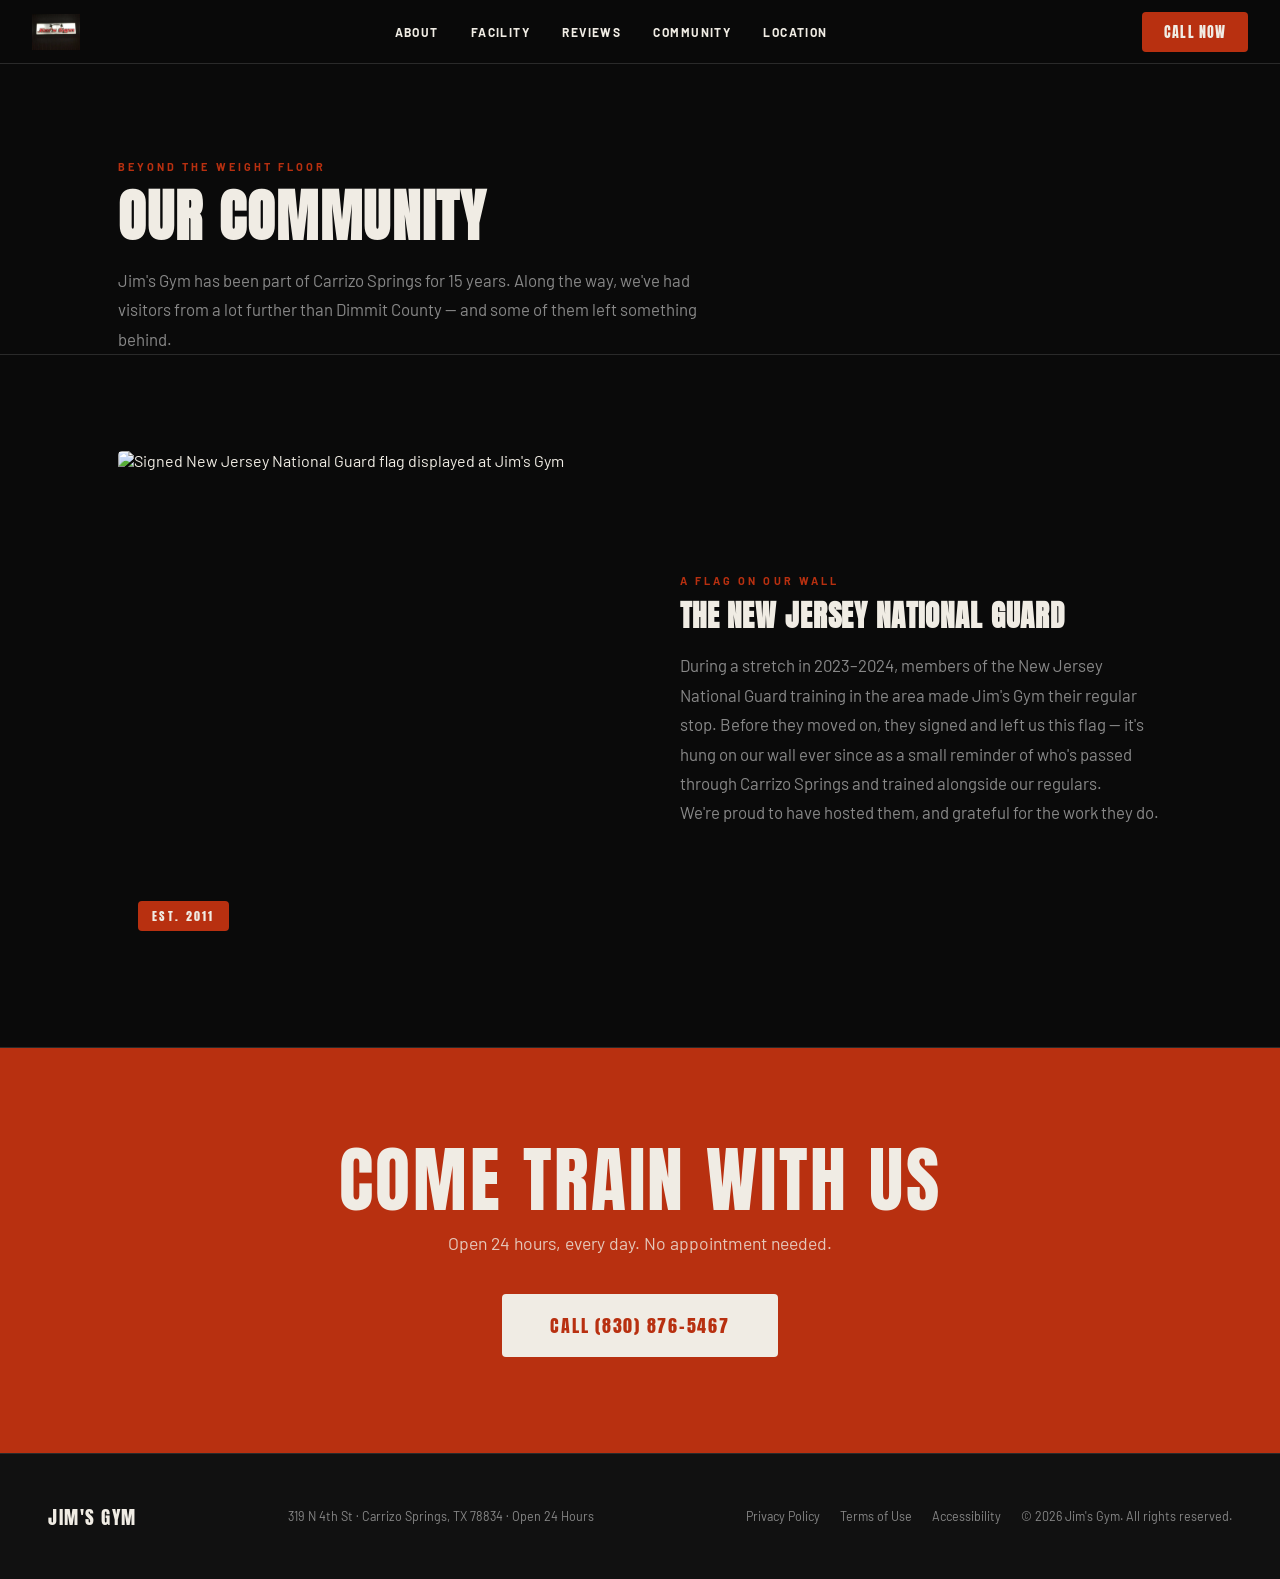
==== about.html @ b554f1f9 "add about page and flag" ====
<!DOCTYPE html>
<html lang="en">
<head>
<meta charset="UTF-8">
<meta name="viewport" content="width=device-width, initial-scale=1.0">
<meta http-equiv="X-UA-Compatible" content="IE=edge">

<!-- Primary SEO -->
<title>Our Community | Jim's Gym | Carrizo Springs, TX</title>
<meta name="description" content="The story behind Jim's Gym in Carrizo Springs, TX — 15 years serving Dimmit County, and the visitors who've trained with us along the way.">
<meta name="robots" content="index, follow">
<link rel="canonical" href="https://hungbuilds.github.io/JimsGymSouthTexas/about.html">

<!-- Open Graph -->
<meta property="og:type" content="website">
<meta property="og:title" content="Our Community | Jim's Gym | Carrizo Springs, TX">
<meta property="og:description" content="The story behind Jim's Gym in Carrizo Springs, TX — 15 years serving Dimmit County, and the visitors who've trained with us along the way.">
<meta property="og:url" content="https://hungbuilds.github.io/JimsGymSouthTexas/about.html">
<meta property="og:site_name" content="Jim's Gym">
<meta property="og:image" content="https://hungbuilds.github.io/JimsGymSouthTexas/images/wide_room_hero.webp">
<meta property="og:locale" content="en_US">

<link rel="preconnect" href="https://fonts.googleapis.com">
<link rel="preconnect" href="https://fonts.gstatic.com" crossorigin>
<link href="https://fonts.googleapis.com/css2?family=Anton&family=Barlow:ital,wght@0,400;0,600;0,700;0,900;1,400&display=swap" rel="stylesheet">
<link rel="stylesheet" href="styles.css">
</head>
<body>

<!-- NAV -->
<nav class="nav" aria-label="Main navigation">
  <div class="nav-logo">
    <a href="/"><img src="images/logo.png" alt="Jim's Gym"></a>
  </div>
  <ul class="nav-links">
    <li><a href="index.html#about">About</a></li>
    <li><a href="index.html#facility">Facility</a></li>
    <li><a href="index.html#reviews">Reviews</a></li>
    <li><a href="about.html">Community</a></li>
    <li><a href="index.html#location">Location</a></li>
  </ul>
  <a href="tel:8308765467" class="nav-cta">Call Now</a>
</nav>

<!-- PAGE HEADER -->
<section class="section" style="padding-bottom: 0;">
  <div class="eyebrow">Beyond The Weight Floor</div>
  <h1 class="section-title">Our Community</h1>
  <p class="section-body">Jim's Gym has been part of Carrizo Springs for 15 years. Along the way, we've had visitors from a lot further than Dimmit County — and some of them left something behind.</p>
</section>

<hr class="rule">

<!-- FLAG STORY -->
<section class="section">
  <div class="about-split">
    <div class="about-image">
      <img src="images/nj_guard_flag.webp" alt="Signed New Jersey National Guard flag displayed at Jim's Gym" loading="lazy" style="border-radius: var(--radius); width: 100%; display: block;">
    </div>
    <div>
      <div class="eyebrow">A Flag On Our Wall</div>
      <h2 class="section-title" style="font-size: 1.8rem;">The New Jersey National Guard</h2>
      <p class="section-body">
        <!-- TODO (Jim): replace with the real story — who these service members were,
             why they were training in the Carrizo Springs area, and roughly when.
             Placeholder copy below keeps this honest until we have the details. -->
        During a stretch in 2023–2024, members of the New Jersey National Guard training in the area
        made Jim's Gym their regular stop. Before they moved on, they signed and left us this flag —
        it's hung on our wall ever since as a small reminder of who's passed through Carrizo Springs
        and trained alongside our regulars.
      </p>
      <p class="section-body">We're proud to have hosted them, and grateful for the work they do.</p>
    </div>
  </div>
</section>

<hr class="rule">

<!-- CTA -->
<div class="cta-bg">
  <div class="cta-title">Come Train With Us</div>
  <div class="cta-sub">Open 24 hours, every day. No appointment needed.</div>
  <a href="tel:8308765467" class="btn-white">Call (830) 876-5467</a>
</div>

<!-- FOOTER -->
<footer>
  <div class="footer-brand">Jim's Gym</div>
  <div>319 N 4th St · Carrizo Springs, TX 78834 · Open 24 Hours</div>
  <div class="footer-links">
    <a href="privacy-policy.html">Privacy Policy</a>
    <a href="terms-of-use.html">Terms of Use</a>
    <a href="accessibility.html">Accessibility</a>
    <span>&copy; 2026 Jim's Gym. All rights reserved.</span>
  </div>
</footer>

<!-- LIGHTBOX -->
<div class="lightbox" id="lightbox" onclick="closeLightbox(event)">
  <button class="lightbox-close" onclick="document.getElementById('lightbox').classList.remove('active')">&times;</button>
  <img id="lightbox-img" src="" alt="">
  <div class="lightbox-cap" id="lightbox-cap"></div>
</div>

<script>
function closeLightbox(e) {
  if (e.target === document.getElementById('lightbox')) {
    document.getElementById('lightbox').classList.remove('active');
    document.body.style.overflow = '';
  }
}
document.addEventListener('keydown', function(e) {
  if (e.key === 'Escape') {
    document.getElementById('lightbox').classList.remove('active');
    document.body.style.overflow = '';
  }
});
</script>
</body>
</html>
---- styles.css ----
/* =========================================
   JIM'S GYM — styles.css
   ========================================= */

/* ── RESET ── */
*, *::before, *::after { box-sizing: border-box; margin: 0; padding: 0; }
html { scroll-behavior: smooth; }
body { background: #0a0a0a; color: #f0ece4; font-family: 'Barlow', Arial, sans-serif; }
a { color: inherit; text-decoration: none; }
img { display: block; max-width: 100%; }

/* ── TOKENS ── */
:root {
  --black:   #0a0a0a;
  --dark:    #111111;
  --panel:   #181818;
  --border:  #2a2a2a;
  --iron:    #333333;
  --silver:  #888888;
  --cream:   #f0ece4;
  --red:     #B83010;
  --radius:  4px;
  --max:     1140px;
}

/* ── NAV ── */
.nav {
  position: sticky; top: 0; z-index: 200;
  background: rgba(10,10,10,.96);
  backdrop-filter: blur(12px);
  border-bottom: 1px solid var(--border);
  padding: 0 32px;
  height: 64px;
  display: flex; align-items: center; justify-content: space-between;
}
.nav-logo img { height: 36px; width: auto; }
.nav-links {
  display: flex; gap: 32px; list-style: none;
  font-size: .75rem; font-weight: 700; letter-spacing: .12em; text-transform: uppercase;
}
.nav-links a:hover { color: var(--red); transition: color .2s; }
.nav-cta {
  background: var(--red); color: var(--cream);
  padding: 10px 22px; border-radius: var(--radius);
  font-family: 'Anton', sans-serif; font-size: .85rem; letter-spacing: .08em; text-transform: uppercase;
  transition: background .2s;
}
.nav-cta:hover { background: #d03818; }
@media (max-width: 680px) {
  .nav-links { display: none; }
  .nav { padding: 0 20px; }
}

/* ── LIVE BAR ── */
.live-bar {
  background: var(--red);
  padding: 10px 24px;
  text-align: center;
  font-family: 'Anton', sans-serif;
  font-size: .78rem; letter-spacing: .18em; text-transform: uppercase;
  color: var(--cream);
  display: flex; align-items: center; justify-content: center; gap: 10px;
}
.live-dot {
  width: 8px; height: 8px; border-radius: 50%; background: var(--cream);
  animation: pulse 1.4s ease-in-out infinite; flex-shrink: 0;
}
@keyframes pulse { 0%,100% { opacity:1; } 50% { opacity:.2; } }

/* ── HERO ── */
.hero {
  position: relative; min-height: 92vh;
  display: flex; flex-direction: column;
  align-items: flex-start; justify-content: flex-end;
  padding: 0 0 72px 0; overflow: hidden;
}
.hero-bg { position: absolute; inset: 0; }
.hero-bg img { width: 100%; height: 100%; object-fit: cover; object-position: center 35%; }
.hero-bg::after {
  content: ''; position: absolute; inset: 0;
  background: linear-gradient(105deg, rgba(10,10,10,.92) 0%, rgba(10,10,10,.75) 40%, rgba(10,10,10,.3) 100%);
}
.hero-content {
  position: relative; z-index: 1;
  max-width: var(--max); width: 100%; margin: 0 auto; padding: 0 48px;
}
.hero-eyebrow {
  font-size: .72rem; font-weight: 700; letter-spacing: .28em; text-transform: uppercase;
  color: var(--red); margin-bottom: 16px; display: flex; align-items: center; gap: 10px;
}
.hero-eyebrow::before {
  content: ''; display: inline-block; width: 32px; height: 2px; background: var(--red);
}
.hero-title {
  font-family: 'Anton', sans-serif;
  font-size: clamp(4rem, 10vw, 8rem);
  line-height: .92; text-transform: uppercase; letter-spacing: .02em;
  color: var(--cream); margin-bottom: 24px;
}
.hero-title span { color: var(--red); }
.hero-sub {
  font-size: clamp(1rem, 2vw, 1.25rem); font-weight: 400; font-style: italic;
  color: rgba(240,236,228,.7); max-width: 480px; line-height: 1.6; margin-bottom: 40px;
}
.hero-actions { display: flex; gap: 14px; flex-wrap: wrap; align-items: center; }
.btn-primary {
  background: var(--red); color: var(--cream); padding: 16px 36px;
  font-family: 'Anton', sans-serif; font-size: 1rem; letter-spacing: .1em; text-transform: uppercase;
  border-radius: var(--radius); transition: background .2s, transform .15s; display: inline-block;
}
.btn-primary:hover { background: #d03818; transform: translateY(-1px); }
.btn-ghost {
  color: var(--cream); border: 1px solid rgba(240,236,228,.3); padding: 16px 36px;
  font-family: 'Anton', sans-serif; font-size: 1rem; letter-spacing: .1em; text-transform: uppercase;
  border-radius: var(--radius); transition: border-color .2s; display: inline-block;
}
.btn-ghost:hover { border-color: var(--red); color: var(--red); }
.hero-since {
  margin-top: 48px; font-size: .72rem; letter-spacing: .2em; text-transform: uppercase;
  color: rgba(240,236,228,.4);
}
@media (max-width: 680px) {
  .hero { min-height: 85vh; padding-bottom: 52px; }
  .hero-content { padding: 0 24px; }
  .hero-title { font-size: clamp(3rem, 14vw, 5rem); }
  .btn-primary, .btn-ghost { width: 100%; text-align: center; }
}

/* ── DIVIDER ── */
hr.rule { border: none; border-top: 1px solid var(--border); margin: 0; }

/* ── TICKER ── */
.ticker { background: var(--panel); border-bottom: 1px solid var(--border); overflow: hidden; }
.ticker-track-wrap { overflow: hidden; }
.ticker-track {
  display: flex; white-space: nowrap;
  animation: ticker 50s linear infinite; will-change: transform;
}
.ticker-track:hover { animation-play-state: paused; }
@keyframes ticker { 0% { transform: translateX(0); } 100% { transform: translateX(-50%); } }
.ticker-item {
  display: inline-flex; align-items: center; gap: 10px;
  padding: 16px 40px; border-right: 1px solid var(--border); flex-shrink: 0;
  font-size: .72rem; font-weight: 700; letter-spacing: .14em; text-transform: uppercase; color: var(--silver);
}
.ticker-item strong { color: var(--cream); font-family: 'Anton', sans-serif; font-size: .9rem; letter-spacing: .06em; }
.ticker-dot { width: 5px; height: 5px; border-radius: 50%; background: var(--red); flex-shrink: 0; }

/* ── SECTION SHARED ── */
.section { max-width: var(--max); margin: 0 auto; padding: 96px 48px; }
.section-sm { padding: 72px 48px; }
.eyebrow {
  font-size: .68rem; font-weight: 700; letter-spacing: .28em; text-transform: uppercase;
  color: var(--red); margin-bottom: 14px;
}
.section-title {
  font-family: 'Anton', sans-serif; font-size: clamp(2rem, 5vw, 3.5rem);
  text-transform: uppercase; letter-spacing: .03em; line-height: 1.05;
  color: var(--cream); margin-bottom: 20px;
}
.section-body { font-size: 1.05rem; line-height: 1.75; color: var(--silver); max-width: 580px; }
@media (max-width: 680px) {
  .section { padding: 64px 24px; }
  .section-sm { padding: 52px 24px; }
}

/* ── ABOUT SPLIT ── */
.about-split { display: grid; grid-template-columns: 1fr 1fr; gap: 80px; align-items: center; }
.about-image { position: relative; border-radius: var(--radius); overflow: hidden; }
.about-image img { width: 100%; height: 500px; object-fit: cover; object-position: center; display: block; }
.about-image::before {
  content: 'EST. 2011'; position: absolute; bottom: 20px; left: 20px; z-index: 1;
  font-family: 'Anton', sans-serif; font-size: .72rem; letter-spacing: .2em;
  background: var(--red); color: var(--cream); padding: 6px 14px; border-radius: var(--radius);
}
.about-stats {
  display: grid; grid-template-columns: 1fr 1fr; gap: 1px; background: var(--border);
  border: 1px solid var(--border); border-radius: var(--radius); overflow: hidden; margin-top: 40px;
}
.about-stat { background: var(--panel); padding: 24px 20px; }
.about-stat-num { font-family: 'Anton', sans-serif; font-size: 2.4rem; color: var(--red); line-height: 1; margin-bottom: 4px; }
.about-stat-label { font-size: .7rem; font-weight: 700; letter-spacing: .14em; text-transform: uppercase; color: var(--silver); }
.about-pillars { margin-top: 32px; display: flex; flex-direction: column; gap: 16px; }
.pillar { display: flex; gap: 14px; align-items: flex-start; }
.pillar-icon { font-size: 1.2rem; margin-top: 2px; flex-shrink: 0; }
.pillar-text { font-size: .9rem; line-height: 1.6; color: var(--silver); }
.pillar-text strong { color: var(--cream); display: block; margin-bottom: 2px; font-size: .85rem; letter-spacing: .06em; text-transform: uppercase; }
@media (max-width: 900px) {
  .about-split { grid-template-columns: 1fr; gap: 48px; }
  .about-image img { height: 320px; }
}

/* ── FEATURES STRIP ── */
.features-bg { background: var(--panel); border-top: 1px solid var(--border); border-bottom: 1px solid var(--border); }
.features-grid { display: grid; grid-template-columns: repeat(4, 1fr); gap: 0; }
.feature { padding: 40px 32px; border-right: 1px solid var(--border); }
.feature:last-child { border-right: none; }
.feature-icon { font-size: 1.6rem; margin-bottom: 14px; }
.feature-title { font-family: 'Anton', sans-serif; font-size: 1rem; text-transform: uppercase; letter-spacing: .06em; color: var(--cream); margin-bottom: 8px; }
.feature-desc { font-size: .85rem; line-height: 1.6; color: var(--silver); }
@media (max-width: 900px) { .features-grid { grid-template-columns: 1fr 1fr; } .feature { border-right: none; border-bottom: 1px solid var(--border); } }
@media (max-width: 480px) { .features-grid { grid-template-columns: 1fr; } }

/* ── FACILITY TOUR ── */
.tour-bg { background: var(--black); border-top: 1px solid var(--border); border-bottom: 1px solid var(--border); }
.tour-header { max-width: var(--max); margin: 0 auto; padding: 96px 48px 56px; }
.tour-room { max-width: var(--max); margin: 0 auto 72px; padding: 0 48px; }
.tour-room-label { display: flex; align-items: center; gap: 20px; margin-bottom: 20px; padding-bottom: 16px; border-bottom: 1px solid var(--border); }
.room-num { font-family: 'Anton', sans-serif; font-size: 3rem; color: var(--red); opacity: .4; line-height: 1; min-width: 60px; }
.room-name { font-family: 'Anton', sans-serif; font-size: 1.6rem; text-transform: uppercase; letter-spacing: .04em; color: var(--cream); }
.room-sub { font-size: .7rem; color: var(--silver); letter-spacing: .14em; text-transform: uppercase; margin-top: 4px; }
.photo-grid-3 { display: grid; grid-template-columns: 2fr 1fr; grid-template-rows: 1fr 1fr; gap: 5px; height: 440px; }
.photo-grid-2 { display: grid; grid-template-columns: 1fr 1fr; gap: 5px; height: 300px; }
.photo { position: relative; overflow: hidden; border-radius: var(--radius); background: var(--iron); cursor: zoom-in; }
.photo.span2 { grid-row: 1 / 3; }
.photo img { width: 100%; height: 100%; object-fit: cover; object-position: center; display: block; transition: transform .5s ease; }
.photo:hover img { transform: scale(1.04); }
.photo-cap {
  position: absolute; bottom: 0; left: 0; right: 0;
  background: linear-gradient(transparent, rgba(0,0,0,.8));
  padding: 32px 14px 12px;
  font-size: .62rem; font-weight: 700; letter-spacing: .14em; text-transform: uppercase; color: var(--cream);
}
.outside-grid { display: grid; grid-template-columns: 2fr 1fr 1fr; gap: 5px; height: 320px; }
.placeholder {
  border-radius: var(--radius); border: 2px dashed var(--border); background: var(--panel);
  display: flex; flex-direction: column; align-items: center; justify-content: center; gap: 10px;
}
.placeholder-icon { font-size: 2rem; opacity: .35; }
.placeholder-text { font-size: .62rem; font-weight: 700; letter-spacing: .12em; text-transform: uppercase; color: var(--silver); opacity: .5; text-align: center; padding: 0 12px; }
@media (max-width: 768px) {
  .photo-grid-3 { grid-template-columns: 1fr 1fr; grid-template-rows: auto; height: auto; }
  .photo.span2 { grid-column: 1 / 3; grid-row: 1; height: 220px; }
  .photo-grid-3 .photo:not(.span2) { height: 160px; }
  .photo-grid-2 { height: auto; }
  .photo-grid-2 .photo { height: 180px; }
  .outside-grid { grid-template-columns: 1fr 1fr; height: auto; }
  .outside-grid > *:first-child { grid-column: 1 / 3; height: 200px; }
  .outside-grid .placeholder:not(:first-child) { height: 160px; }
  .tour-header, .tour-room { padding-left: 24px; padding-right: 24px; }
}
@media (max-width: 480px) {
  .photo-grid-3, .photo-grid-2, .outside-grid { grid-template-columns: 1fr; }
  .photo.span2, .outside-grid > *:first-child { grid-column: 1; }
}

/* ── EXPANSION BANNER ── */
.expansion { max-width: var(--max); margin: 0 auto 96px; padding: 0 48px; }
.expansion-inner {
  border: 1px solid var(--red); border-radius: var(--radius);
  background: linear-gradient(135deg, var(--panel) 0%, #1a0a05 100%);
  padding: 52px 48px; display: flex; align-items: center; gap: 64px; flex-wrap: wrap;
}
.expansion-copy { flex: 1; min-width: 280px; }
.expansion-title { font-family: 'Anton', sans-serif; font-size: clamp(2rem, 4vw, 3rem); text-transform: uppercase; letter-spacing: .03em; line-height: 1.05; color: var(--cream); margin-bottom: 16px; }
.expansion-body { font-size: 1rem; line-height: 1.75; color: var(--silver); max-width: 480px; }
.expansion-items { display: flex; flex-direction: column; gap: 18px; }
.expansion-item { display: flex; align-items: center; gap: 14px; }
.expansion-icon {
  width: 42px; height: 42px; border-radius: 50%;
  background: rgba(184,48,16,.15); border: 1px solid var(--red);
  display: flex; align-items: center; justify-content: center; font-size: 1.1rem; flex-shrink: 0;
}
.expansion-item-name { font-family: 'Anton', sans-serif; font-size: 1rem; text-transform: uppercase; letter-spacing: .06em; color: var(--cream); }
.expansion-item-desc { font-size: .8rem; color: var(--silver); margin-top: 2px; }
@media (max-width: 680px) {
  .expansion-inner { padding: 36px 28px; gap: 40px; }
  .expansion { padding: 0 24px; }
}

/* ── REVIEWS ── */
.reviews-bg { background: var(--panel); border-top: 1px solid var(--border); border-bottom: 1px solid var(--border); }
.reviews-grid { display: grid; grid-template-columns: repeat(auto-fill, minmax(300px, 1fr)); gap: 14px; margin-top: 48px; }
.review-card {
  background: var(--dark); border: 1px solid var(--border); border-radius: var(--radius);
  padding: 28px 24px; display: flex; flex-direction: column; gap: 14px; position: relative; overflow: hidden;
}
.review-card::before { content: ''; position: absolute; top: 0; left: 0; right: 0; height: 2px; background: var(--red); opacity: .5; }
.review-stars { color: var(--red); font-size: .9rem; letter-spacing: 2px; }
.review-text { font-size: .92rem; line-height: 1.7; color: rgba(240,236,228,.8); flex: 1; }
.review-author { display: flex; align-items: center; gap: 12px; padding-top: 14px; border-top: 1px solid var(--border); }
.review-avatar {
  width: 36px; height: 36px; border-radius: 50%; background: var(--red); color: var(--cream);
  display: flex; align-items: center; justify-content: center; font-size: .68rem; font-weight: 900; flex-shrink: 0;
}
.review-name { font-size: .82rem; font-weight: 700; color: var(--cream); }
.review-platform { font-size: .68rem; color: var(--silver); margin-top: 1px; letter-spacing: .06em; }

/* ── LOCATION ── */
.location-split { display: grid; grid-template-columns: 1fr 1fr; gap: 64px; align-items: start; }
.info-block { display: flex; flex-direction: column; gap: 20px; }
.info-row { display: flex; align-items: flex-start; gap: 14px; font-size: .95rem; line-height: 1.6; }
.info-icon { color: var(--red); font-size: 1rem; margin-top: 2px; flex-shrink: 0; }
.info-link:hover { color: var(--red); transition: color .2s; }
.open-badge {
  display: inline-flex; align-items: center; gap: 8px;
  background: rgba(184,48,16,.12); border: 1px solid rgba(184,48,16,.4);
  border-radius: 40px; padding: 8px 18px;
  font-size: .75rem; font-weight: 700; letter-spacing: .1em; text-transform: uppercase; color: var(--red);
}
.map-card {
  background: var(--panel); border: 1px solid var(--border); border-radius: var(--radius);
  padding: 40px; display: flex; flex-direction: column; align-items: center; text-align: center; gap: 16px;
}
.map-icon { font-size: 2.5rem; }
.map-address { font-size: .95rem; line-height: 1.6; color: var(--silver); }
.btn-outline {
  display: inline-block; border: 1px solid var(--border); color: var(--cream);
  padding: 12px 28px; border-radius: var(--radius);
  font-size: .82rem; font-weight: 700; letter-spacing: .1em; text-transform: uppercase;
  transition: border-color .2s, color .2s;
}
.btn-outline:hover { border-color: var(--red); color: var(--red); }
@media (max-width: 768px) { .location-split { grid-template-columns: 1fr; gap: 40px; } }

/* ── CTA ── */
.cta-bg { background: var(--red); text-align: center; padding: 96px 24px; }
.cta-title { font-family: 'Anton', sans-serif; font-size: clamp(2.4rem, 6vw, 4.5rem); text-transform: uppercase; letter-spacing: .04em; line-height: 1.0; color: var(--cream); margin-bottom: 16px; }
.cta-sub { font-size: 1.1rem; color: rgba(240,236,228,.8); margin-bottom: 40px; }
.btn-white {
  display: inline-block; background: var(--cream); color: var(--red);
  padding: 18px 48px; border-radius: var(--radius);
  font-family: 'Anton', sans-serif; font-size: 1.1rem; letter-spacing: .1em; text-transform: uppercase;
  transition: transform .15s;
}
.btn-white:hover { transform: translateY(-2px); }
.cta-note { font-size: .78rem; color: rgba(240,236,228,.5); margin-top: 20px; letter-spacing: .08em; }

/* ── FOOTER ── */
footer {
  background: var(--dark); border-top: 1px solid var(--border);
  padding: 48px; display: flex; align-items: center; justify-content: space-between;
  flex-wrap: wrap; gap: 24px; font-size: .78rem; color: var(--silver);
}
.footer-brand { font-family: 'Anton', sans-serif; font-size: 1.2rem; text-transform: uppercase; letter-spacing: .08em; color: var(--cream); }
.footer-links { display: flex; gap: 20px; flex-wrap: wrap; }
.footer-links a:hover { color: var(--red); transition: color .2s; }
@media (max-width: 680px) { footer { padding: 36px 24px; flex-direction: column; } }

/* ── LIGHTBOX ── */
.lightbox {
  display: none; position: fixed; inset: 0; z-index: 999;
  background: rgba(0,0,0,.94); align-items: center; justify-content: center;
  flex-direction: column; gap: 12px; padding: 24px;
}
.lightbox.active { display: flex; }
.lightbox img { max-height: 85vh; max-width: 95vw; border-radius: var(--radius); object-fit: contain; }
.lightbox-cap { font-size: .72rem; letter-spacing: .14em; text-transform: uppercase; color: var(--silver); }
.lightbox-close { position: fixed; top: 20px; right: 24px; background: none; border: none; color: var(--silver); font-size: 2rem; cursor: pointer; line-height: 1; }
.lightbox-close:hover { color: var(--cream); }

/* ── LEGAL PAGES ── */
.legal-wrap { max-width: 800px; margin: 0 auto; padding: 80px 48px; }
.legal-wrap h1 { font-family: 'Anton', sans-serif; font-size: 2.5rem; text-transform: uppercase; color: var(--cream); margin-bottom: 8px; }
.legal-wrap .legal-date { font-size: .8rem; color: var(--silver); margin-bottom: 48px; letter-spacing: .1em; }
.legal-wrap h2 { font-family: 'Anton', sans-serif; font-size: 1.2rem; text-transform: uppercase; color: var(--cream); margin: 36px 0 12px; }
.legal-wrap p { font-size: .95rem; line-height: 1.8; color: var(--silver); margin-bottom: 16px; }
.legal-wrap ul { padding-left: 24px; color: var(--silver); font-size: .95rem; line-height: 1.8; margin-bottom: 16px; }
.legal-wrap a { color: var(--red); }
@media (max-width: 680px) { .legal-wrap { padding: 60px 24px; } }
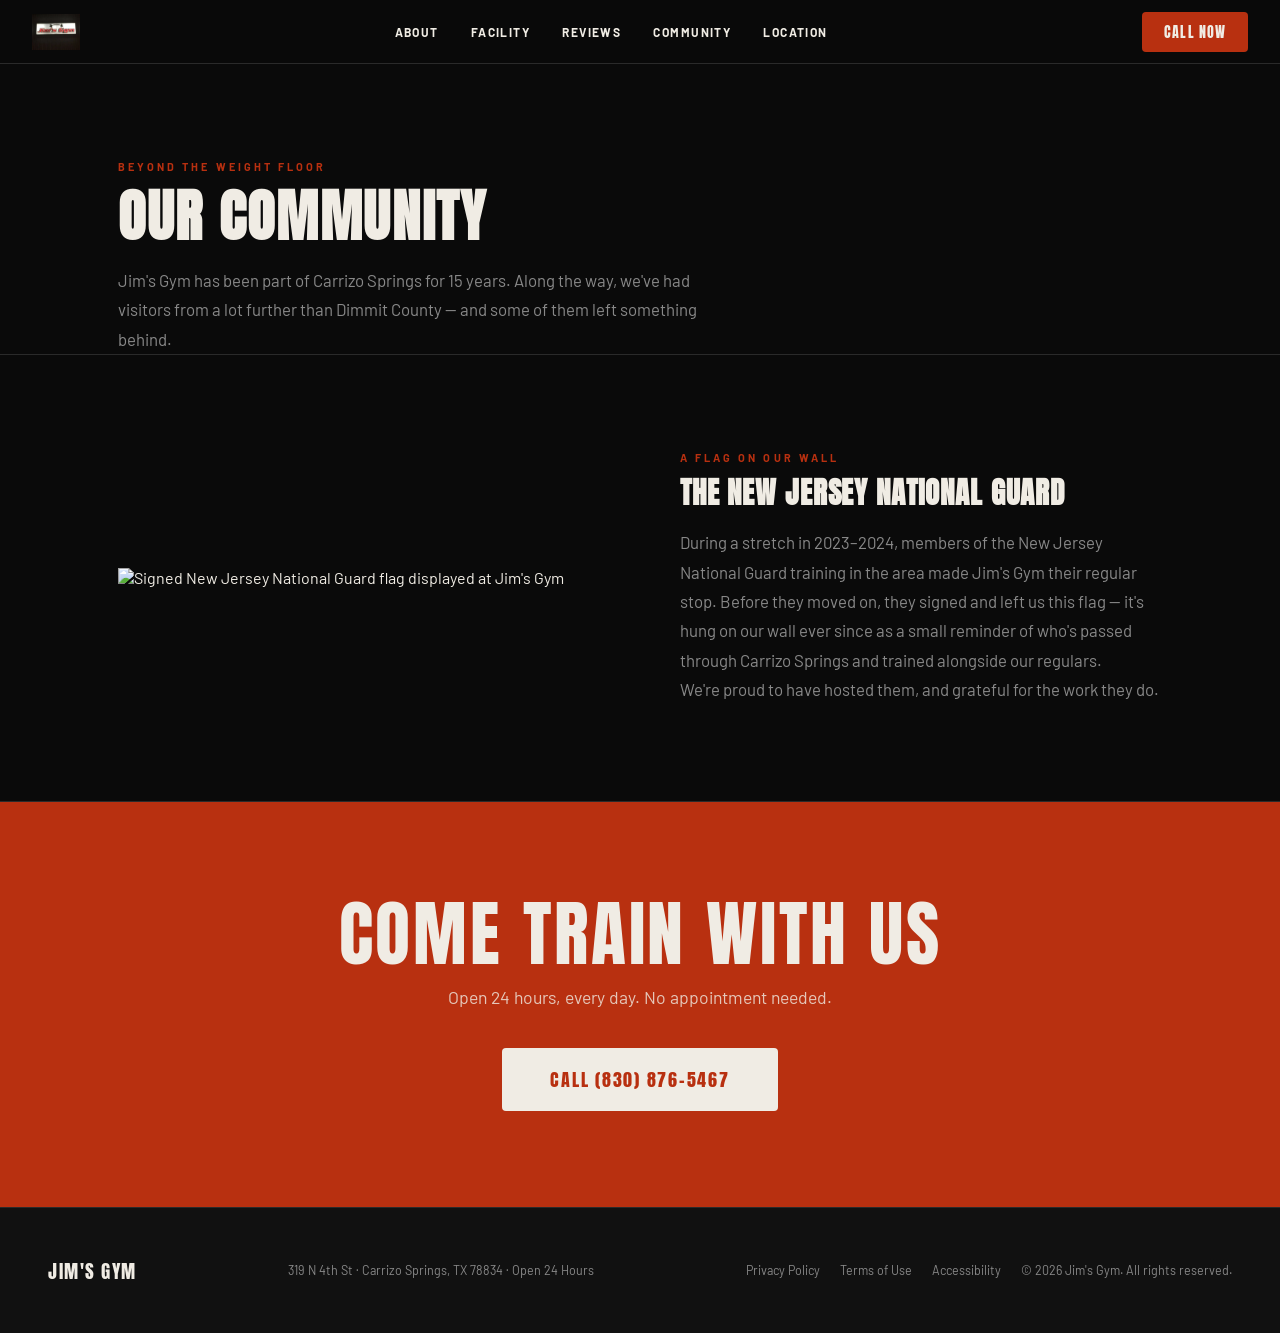
==== commit 9f8e62d9: "Updated pictures and a flag page" ====
--- a/about.html
+++ b/about.html
@@ -30,7 +30,7 @@
 <!-- NAV -->
 <nav class="nav" aria-label="Main navigation">
   <div class="nav-logo">
-    <a href="/"><img src="images/logo.png" alt="Jim's Gym"></a>
+    <a href="index.html"><img src="images/logo.png" alt="Jim's Gym"></a>
   </div>
   <ul class="nav-links">
     <li><a href="index.html#about">About</a></li>
@@ -54,8 +54,8 @@
 <!-- FLAG STORY -->
 <section class="section">
   <div class="about-split">
-    <div class="about-image">
-      <img src="images/nj_guard_flag.webp" alt="Signed New Jersey National Guard flag displayed at Jim's Gym" loading="lazy" style="border-radius: var(--radius); width: 100%; display: block;">
+    <div class="story-image">
+      <img src="images/nj_guard_flag.webp" alt="Signed New Jersey National Guard flag displayed at Jim's Gym" loading="lazy">
     </div>
     <div>
       <div class="eyebrow">A Flag On Our Wall</div>
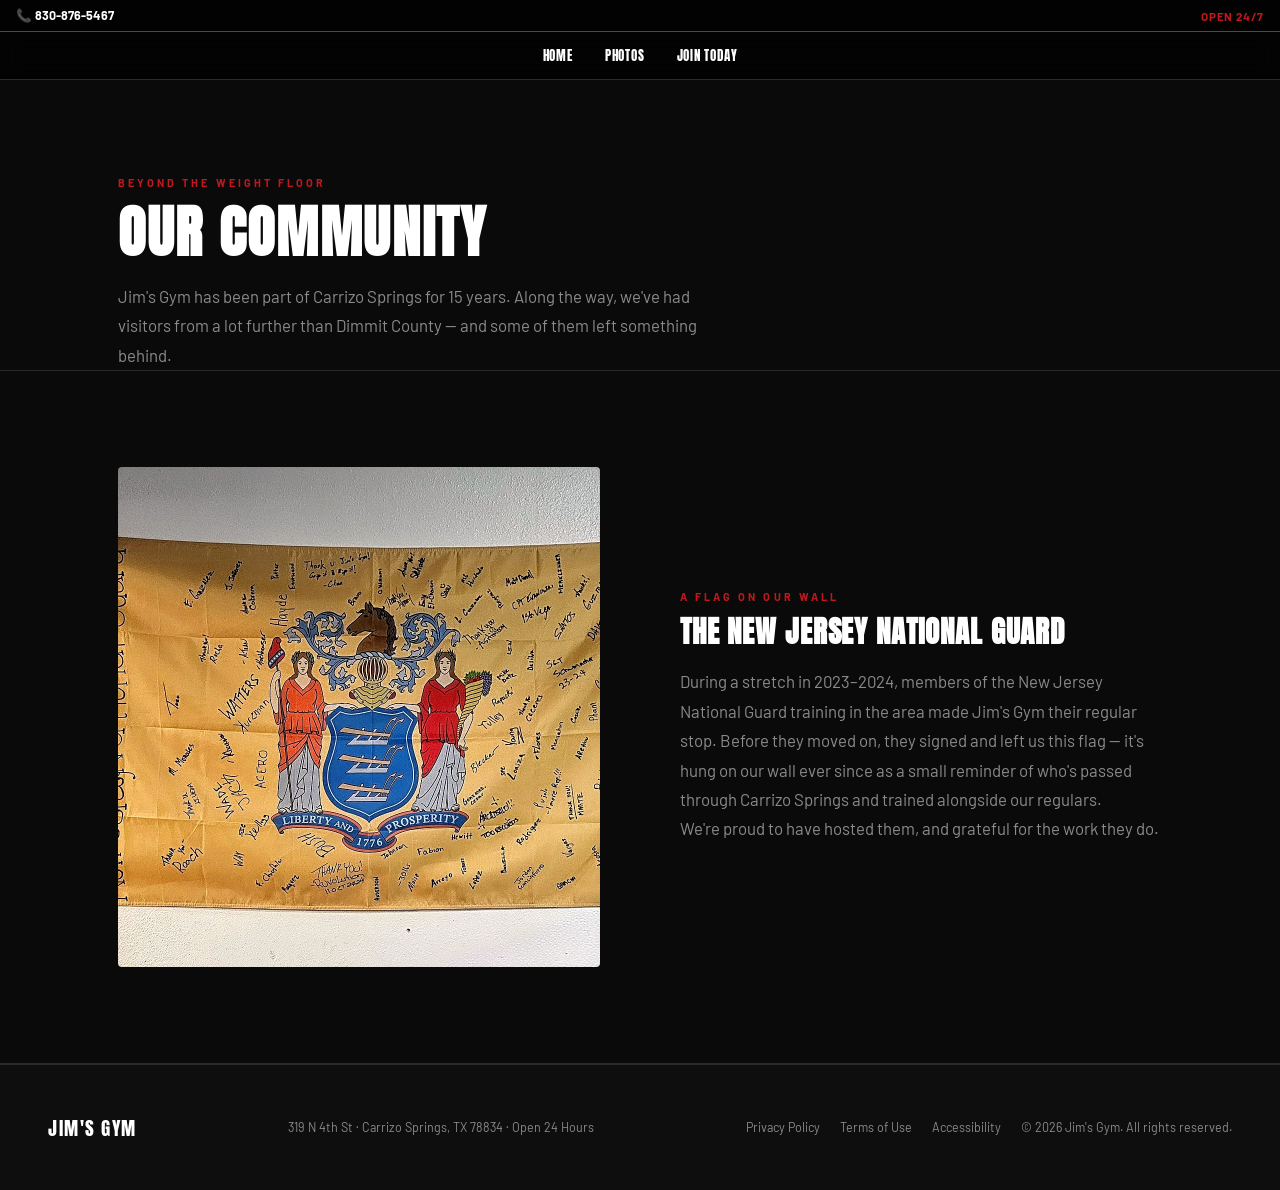
==== commit 4bbf4846: "updated and delted" ====
--- a/about.html
+++ b/about.html
@@ -27,19 +27,17 @@
 </head>
 <body>
 
+<!-- TOP BAR -->
+<div class="topbar">
+  <a href="tel:8308765467" class="topbar-phone">📞 830-876-5467</a>
+  <div class="topbar-status">Open 24/7</div>
+</div>
+
 <!-- NAV -->
-<nav class="nav" aria-label="Main navigation">
-  <div class="nav-logo">
-    <a href="index.html"><img src="images/logo.png" alt="Jim's Gym"></a>
-  </div>
-  <ul class="nav-links">
-    <li><a href="index.html#about">About</a></li>
-    <li><a href="index.html#facility">Facility</a></li>
-    <li><a href="index.html#reviews">Reviews</a></li>
-    <li><a href="about.html">Community</a></li>
-    <li><a href="index.html#location">Location</a></li>
-  </ul>
-  <a href="tel:8308765467" class="nav-cta">Call Now</a>
+<nav class="navbar2">
+  <a href="index.html">Home</a>
+  <a href="index.html#photos">Photos</a>
+  <a href="tel:8308765467">Join Today</a>
 </nav>
 
 <!-- PAGE HEADER -->
@@ -76,13 +74,6 @@
 
 <hr class="rule">
 
-<!-- CTA -->
-<div class="cta-bg">
-  <div class="cta-title">Come Train With Us</div>
-  <div class="cta-sub">Open 24 hours, every day. No appointment needed.</div>
-  <a href="tel:8308765467" class="btn-white">Call (830) 876-5467</a>
-</div>
-
 <!-- FOOTER -->
 <footer>
   <div class="footer-brand">Jim's Gym</div>
--- a/styles.css
+++ b/styles.css
@@ -11,14 +11,14 @@
 
 /* ── TOKENS ── */
 :root {
-  --black:   #0a0a0a;
-  --dark:    #111111;
-  --panel:   #181818;
+  --black:   #000000;
+  --dark:    #0e0e0e;
+  --panel:   #161616;
   --border:  #2a2a2a;
   --iron:    #333333;
-  --silver:  #888888;
-  --cream:   #f0ece4;
-  --red:     #B83010;
+  --silver:  #8a8a8a;
+  --cream:   #ffffff;
+  --red:     #C0181E;
   --radius:  4px;
   --max:     1140px;
 }
@@ -26,14 +26,13 @@
 /* ── NAV ── */
 .nav {
   position: sticky; top: 0; z-index: 200;
-  background: rgba(10,10,10,.96);
-  backdrop-filter: blur(12px);
+  background: var(--black);
   border-bottom: 1px solid var(--border);
   padding: 0 32px;
-  height: 64px;
+  height: 116px;
   display: flex; align-items: center; justify-content: space-between;
 }
-.nav-logo img { height: 36px; width: auto; }
+.nav-logo img { height: 100px; width: auto; }
 .nav-links {
   display: flex; gap: 32px; list-style: none;
   font-size: .75rem; font-weight: 700; letter-spacing: .12em; text-transform: uppercase;
@@ -45,106 +44,85 @@
   font-family: 'Anton', sans-serif; font-size: .85rem; letter-spacing: .08em; text-transform: uppercase;
   transition: background .2s;
 }
-.nav-cta:hover { background: #d03818; }
+.nav-cta:hover { background: #961317; }
+.nav-cta-group { display: flex; align-items: center; gap: 12px; }
+.nav-cta-outline {
+  border: 1px solid rgba(240,236,228,.3); color: var(--cream);
+  padding: 9px 20px; border-radius: var(--radius);
+  font-family: 'Anton', sans-serif; font-size: .85rem; letter-spacing: .08em; text-transform: uppercase;
+  transition: border-color .2s, color .2s;
+}
+.nav-cta-outline:hover { border-color: var(--red); color: var(--red); }
+
+/* ── NAV DROPDOWN ── */
+.nav-dropdown { position: relative; }
+.nav-dropdown-trigger {
+  cursor: pointer; list-style: none; user-select: none;
+  display: flex; align-items: center; justify-content: center; gap: 10px;
+  border: 1px solid rgba(240,236,228,.3); color: var(--cream);
+  padding: 12px 22px; border-radius: var(--radius); min-width: 190px;
+  font-family: 'Anton', sans-serif; font-size: .85rem; letter-spacing: .08em; text-transform: uppercase;
+  transition: border-color .2s, color .2s;
+}
+.nav-dropdown-trigger::-webkit-details-marker { display: none; }
+.nav-dropdown-trigger:hover { border-color: var(--red); color: var(--red); }
+.nav-dropdown-lines { display: flex; flex-direction: column; gap: 4px; }
+.nav-dropdown-lines span { width: 18px; height: 2px; background: currentColor; display: block; }
+.nav-dropdown-panel {
+  position: absolute; top: calc(100% + 10px); right: 0; z-index: 300;
+  background: var(--panel); border: 1px solid var(--border); border-radius: var(--radius);
+  width: 100%; padding: 10px; display: flex; flex-direction: column; gap: 2px;
+  box-shadow: 0 12px 32px rgba(0,0,0,.5);
+}
+.nav-dropdown-panel a {
+  padding: 12px 16px; border-radius: var(--radius);
+  font-size: .82rem; font-weight: 700; letter-spacing: .04em; text-transform: uppercase;
+  color: var(--cream); transition: background .15s, color .15s; white-space: nowrap;
+}
+.nav-dropdown-panel a:hover { background: var(--dark); color: var(--red); }
+.nav-dropdown-call {
+  margin-top: 6px; background: var(--red); color: var(--cream) !important;
+  text-align: center; font-family: 'Anton', sans-serif;
+  font-size: .78rem; letter-spacing: .02em; white-space: nowrap;
+}
+.nav-dropdown-call:hover { background: #961317; color: var(--cream) !important; }
 @media (max-width: 680px) {
   .nav-links { display: none; }
-  .nav { padding: 0 20px; }
+  .nav { padding: 0 20px; height: 92px; }
+  .nav-logo img { height: 72px; }
 }
 
 /* ── LIVE BAR ── */
-.live-bar {
-  background: var(--red);
-  padding: 10px 24px;
-  text-align: center;
-  font-family: 'Anton', sans-serif;
-  font-size: .78rem; letter-spacing: .18em; text-transform: uppercase;
-  color: var(--cream);
-  display: flex; align-items: center; justify-content: center; gap: 10px;
-}
-.live-dot {
-  width: 8px; height: 8px; border-radius: 50%; background: var(--cream);
-  animation: pulse 1.4s ease-in-out infinite; flex-shrink: 0;
-}
-@keyframes pulse { 0%,100% { opacity:1; } 50% { opacity:.2; } }
-
 /* ── HERO ── */
 .hero {
-  position: relative; min-height: 92vh;
+  position: relative; min-height: 100vh;
   display: flex; flex-direction: column;
-  align-items: flex-start; justify-content: flex-end;
-  padding: 0 0 72px 0; overflow: hidden;
+  align-items: flex-start; justify-content: flex-start;
+  padding: 64px 0 0 0; overflow: hidden;
 }
 .hero-bg { position: absolute; inset: 0; }
 .hero-bg img { width: 100%; height: 100%; object-fit: cover; object-position: center 35%; }
-.hero-bg::after {
-  content: ''; position: absolute; inset: 0;
-  background: linear-gradient(105deg, rgba(10,10,10,.92) 0%, rgba(10,10,10,.75) 40%, rgba(10,10,10,.3) 100%);
-}
 .hero-content {
   position: relative; z-index: 1;
   max-width: var(--max); width: 100%; margin: 0 auto; padding: 0 48px;
-}
-.hero-eyebrow {
-  font-size: .72rem; font-weight: 700; letter-spacing: .28em; text-transform: uppercase;
-  color: var(--red); margin-bottom: 16px; display: flex; align-items: center; gap: 10px;
-}
-.hero-eyebrow::before {
-  content: ''; display: inline-block; width: 32px; height: 2px; background: var(--red);
+  text-align: right;
 }
 .hero-title {
   font-family: 'Anton', sans-serif;
-  font-size: clamp(4rem, 10vw, 8rem);
-  line-height: .92; text-transform: uppercase; letter-spacing: .02em;
-  color: var(--cream); margin-bottom: 24px;
+  font-size: clamp(2.6rem, 6.2vw, 5.6rem);
+  line-height: .98; text-transform: uppercase; letter-spacing: .01em;
+  color: var(--cream); margin-bottom: 32px;
+  text-shadow: 0 4px 24px rgba(0,0,0,.85), 0 2px 8px rgba(0,0,0,.9), 0 0 60px rgba(0,0,0,.6);
 }
 .hero-title span { color: var(--red); }
-.hero-sub {
-  font-size: clamp(1rem, 2vw, 1.25rem); font-weight: 400; font-style: italic;
-  color: rgba(240,236,228,.7); max-width: 480px; line-height: 1.6; margin-bottom: 40px;
-}
-.hero-actions { display: flex; gap: 14px; flex-wrap: wrap; align-items: center; }
-.btn-primary {
-  background: var(--red); color: var(--cream); padding: 16px 36px;
-  font-family: 'Anton', sans-serif; font-size: 1rem; letter-spacing: .1em; text-transform: uppercase;
-  border-radius: var(--radius); transition: background .2s, transform .15s; display: inline-block;
-}
-.btn-primary:hover { background: #d03818; transform: translateY(-1px); }
-.btn-ghost {
-  color: var(--cream); border: 1px solid rgba(240,236,228,.3); padding: 16px 36px;
-  font-family: 'Anton', sans-serif; font-size: 1rem; letter-spacing: .1em; text-transform: uppercase;
-  border-radius: var(--radius); transition: border-color .2s; display: inline-block;
-}
-.btn-ghost:hover { border-color: var(--red); color: var(--red); }
-.hero-since {
-  margin-top: 48px; font-size: .72rem; letter-spacing: .2em; text-transform: uppercase;
-  color: rgba(240,236,228,.4);
-}
 @media (max-width: 680px) {
-  .hero { min-height: 85vh; padding-bottom: 52px; }
+  .hero { min-height: 92vh; padding-bottom: 52px; }
   .hero-content { padding: 0 24px; }
-  .hero-title { font-size: clamp(3rem, 14vw, 5rem); }
-  .btn-primary, .btn-ghost { width: 100%; text-align: center; }
+  .hero-title { font-size: clamp(2.1rem, 9vw, 3.4rem); }
 }
 
 /* ── DIVIDER ── */
 hr.rule { border: none; border-top: 1px solid var(--border); margin: 0; }
-
-/* ── TICKER ── */
-.ticker { background: var(--panel); border-bottom: 1px solid var(--border); overflow: hidden; }
-.ticker-track-wrap { overflow: hidden; }
-.ticker-track {
-  display: flex; white-space: nowrap;
-  animation: ticker 50s linear infinite; will-change: transform;
-}
-.ticker-track:hover { animation-play-state: paused; }
-@keyframes ticker { 0% { transform: translateX(0); } 100% { transform: translateX(-50%); } }
-.ticker-item {
-  display: inline-flex; align-items: center; gap: 10px;
-  padding: 16px 40px; border-right: 1px solid var(--border); flex-shrink: 0;
-  font-size: .72rem; font-weight: 700; letter-spacing: .14em; text-transform: uppercase; color: var(--silver);
-}
-.ticker-item strong { color: var(--cream); font-family: 'Anton', sans-serif; font-size: .9rem; letter-spacing: .06em; }
-.ticker-dot { width: 5px; height: 5px; border-radius: 50%; background: var(--red); flex-shrink: 0; }
 
 /* ── SECTION SHARED ── */
 .section { max-width: var(--max); margin: 0 auto; padding: 96px 48px; }
@@ -168,11 +146,6 @@
 .about-split { display: grid; grid-template-columns: 1fr 1fr; gap: 80px; align-items: center; }
 .about-image { position: relative; border-radius: var(--radius); overflow: hidden; }
 .about-image img { width: 100%; height: 500px; object-fit: cover; object-position: center; display: block; }
-.about-image::before {
-  content: 'EST. 2011'; position: absolute; bottom: 20px; left: 20px; z-index: 1;
-  font-family: 'Anton', sans-serif; font-size: .72rem; letter-spacing: .2em;
-  background: var(--red); color: var(--cream); padding: 6px 14px; border-radius: var(--radius);
-}
 .about-stats {
   display: grid; grid-template-columns: 1fr 1fr; gap: 1px; background: var(--border);
   border: 1px solid var(--border); border-radius: var(--radius); overflow: hidden; margin-top: 40px;
@@ -184,6 +157,8 @@
 .pillar { display: flex; gap: 14px; align-items: flex-start; }
 .pillar-icon { font-size: 1.2rem; margin-top: 2px; flex-shrink: 0; }
 .pillar-text { font-size: .9rem; line-height: 1.6; color: var(--silver); }
+.story-image { position: relative; border-radius: var(--radius); overflow: hidden; }
+.story-image img { width: 100%; height: 500px; object-fit: cover; object-position: center; display: block; }
 .pillar-text strong { color: var(--cream); display: block; margin-bottom: 2px; font-size: .85rem; letter-spacing: .06em; text-transform: uppercase; }
 @media (max-width: 900px) {
   .about-split { grid-template-columns: 1fr; gap: 48px; }
@@ -195,7 +170,6 @@
 .features-grid { display: grid; grid-template-columns: repeat(4, 1fr); gap: 0; }
 .feature { padding: 40px 32px; border-right: 1px solid var(--border); }
 .feature:last-child { border-right: none; }
-.feature-icon { font-size: 1.6rem; margin-bottom: 14px; }
 .feature-title { font-family: 'Anton', sans-serif; font-size: 1rem; text-transform: uppercase; letter-spacing: .06em; color: var(--cream); margin-bottom: 8px; }
 .feature-desc { font-size: .85rem; line-height: 1.6; color: var(--silver); }
 @media (max-width: 900px) { .features-grid { grid-template-columns: 1fr 1fr; } .feature { border-right: none; border-bottom: 1px solid var(--border); } }
@@ -206,13 +180,21 @@
 .tour-header { max-width: var(--max); margin: 0 auto; padding: 96px 48px 56px; }
 .tour-room { max-width: var(--max); margin: 0 auto 72px; padding: 0 48px; }
 .tour-room-label { display: flex; align-items: center; gap: 20px; margin-bottom: 20px; padding-bottom: 16px; border-bottom: 1px solid var(--border); }
-.room-num { font-family: 'Anton', sans-serif; font-size: 3rem; color: var(--red); opacity: .4; line-height: 1; min-width: 60px; }
+.room-num {
+  font-family: 'Anton', sans-serif; font-size: 1.9rem; color: var(--red); line-height: 1;
+  width: 78px; height: 78px; flex-shrink: 0; border-radius: 50%;
+  border: 1px solid var(--red); background: rgba(192,24,30,.12);
+  display: flex; align-items: center; justify-content: center;
+  text-shadow: 0 0 14px rgba(192,24,30,.8), 0 0 28px rgba(192,24,30,.45), 0 0 48px rgba(192,24,30,.25);
+}
 .room-name { font-family: 'Anton', sans-serif; font-size: 1.6rem; text-transform: uppercase; letter-spacing: .04em; color: var(--cream); }
 .room-sub { font-size: .7rem; color: var(--silver); letter-spacing: .14em; text-transform: uppercase; margin-top: 4px; }
 .photo-grid-3 { display: grid; grid-template-columns: 2fr 1fr; grid-template-rows: 1fr 1fr; gap: 5px; height: 440px; }
+.photo-grid-4 { display: grid; grid-template-columns: 2fr 1fr; grid-template-rows: repeat(3, 1fr); gap: 5px; height: 620px; }
 .photo-grid-2 { display: grid; grid-template-columns: 1fr 1fr; gap: 5px; height: 300px; }
 .photo { position: relative; overflow: hidden; border-radius: var(--radius); background: var(--iron); cursor: zoom-in; }
 .photo.span2 { grid-row: 1 / 3; }
+.photo.span3 { grid-row: 1 / 4; }
 .photo img { width: 100%; height: 100%; object-fit: cover; object-position: center; display: block; transition: transform .5s ease; }
 .photo:hover img { transform: scale(1.04); }
 .photo-cap {
@@ -232,6 +214,9 @@
   .photo-grid-3 { grid-template-columns: 1fr 1fr; grid-template-rows: auto; height: auto; }
   .photo.span2 { grid-column: 1 / 3; grid-row: 1; height: 220px; }
   .photo-grid-3 .photo:not(.span2) { height: 160px; }
+  .photo-grid-4 { grid-template-columns: 1fr 1fr; grid-template-rows: auto; height: auto; }
+  .photo.span3 { grid-column: 1 / 3; grid-row: 1; height: 220px; }
+  .photo-grid-4 .photo:not(.span3) { height: 160px; }
   .photo-grid-2 { height: auto; }
   .photo-grid-2 .photo { height: 180px; }
   .outside-grid { grid-template-columns: 1fr 1fr; height: auto; }
@@ -240,15 +225,15 @@
   .tour-header, .tour-room { padding-left: 24px; padding-right: 24px; }
 }
 @media (max-width: 480px) {
-  .photo-grid-3, .photo-grid-2, .outside-grid { grid-template-columns: 1fr; }
-  .photo.span2, .outside-grid > *:first-child { grid-column: 1; }
+  .photo-grid-3, .photo-grid-2, .photo-grid-4, .outside-grid { grid-template-columns: 1fr; }
+  .photo.span2, .photo.span3, .outside-grid > *:first-child { grid-column: 1; }
 }
 
 /* ── EXPANSION BANNER ── */
 .expansion { max-width: var(--max); margin: 0 auto 96px; padding: 0 48px; }
 .expansion-inner {
   border: 1px solid var(--red); border-radius: var(--radius);
-  background: linear-gradient(135deg, var(--panel) 0%, #1a0a05 100%);
+  background: linear-gradient(135deg, var(--panel) 0%, #230405 100%);
   padding: 52px 48px; display: flex; align-items: center; gap: 64px; flex-wrap: wrap;
 }
 .expansion-copy { flex: 1; min-width: 280px; }
@@ -258,7 +243,7 @@
 .expansion-item { display: flex; align-items: center; gap: 14px; }
 .expansion-icon {
   width: 42px; height: 42px; border-radius: 50%;
-  background: rgba(184,48,16,.15); border: 1px solid var(--red);
+  background: rgba(192,24,30,.15); border: 1px solid var(--red);
   display: flex; align-items: center; justify-content: center; font-size: 1.1rem; flex-shrink: 0;
 }
 .expansion-item-name { font-family: 'Anton', sans-serif; font-size: 1rem; text-transform: uppercase; letter-spacing: .06em; color: var(--cream); }
@@ -270,21 +255,53 @@
 
 /* ── REVIEWS ── */
 .reviews-bg { background: var(--panel); border-top: 1px solid var(--border); border-bottom: 1px solid var(--border); }
-.reviews-grid { display: grid; grid-template-columns: repeat(auto-fill, minmax(300px, 1fr)); gap: 14px; margin-top: 48px; }
+.reviews-grid { display: grid; grid-template-columns: repeat(auto-fill, minmax(360px, 1fr)); gap: 22px; margin-top: 56px; }
 .review-card {
   background: var(--dark); border: 1px solid var(--border); border-radius: var(--radius);
-  padding: 28px 24px; display: flex; flex-direction: column; gap: 14px; position: relative; overflow: hidden;
-}
-.review-card::before { content: ''; position: absolute; top: 0; left: 0; right: 0; height: 2px; background: var(--red); opacity: .5; }
-.review-stars { color: var(--red); font-size: .9rem; letter-spacing: 2px; }
-.review-text { font-size: .92rem; line-height: 1.7; color: rgba(240,236,228,.8); flex: 1; }
-.review-author { display: flex; align-items: center; gap: 12px; padding-top: 14px; border-top: 1px solid var(--border); }
+  padding: 36px 32px; display: flex; flex-direction: column; gap: 18px; position: relative; overflow: hidden;
+}
+.review-card::before { content: ''; position: absolute; top: 0; left: 0; right: 0; height: 3px; background: var(--red); opacity: .7; }
+.review-stars { color: var(--red); font-size: 1.15rem; letter-spacing: 3px; }
+.review-text { font-size: 1.02rem; line-height: 1.75; color: rgba(240,236,228,.85); flex: 1; }
+.review-author { display: flex; align-items: center; gap: 14px; padding-top: 18px; border-top: 1px solid var(--border); }
 .review-avatar {
-  width: 36px; height: 36px; border-radius: 50%; background: var(--red); color: var(--cream);
-  display: flex; align-items: center; justify-content: center; font-size: .68rem; font-weight: 900; flex-shrink: 0;
-}
-.review-name { font-size: .82rem; font-weight: 700; color: var(--cream); }
-.review-platform { font-size: .68rem; color: var(--silver); margin-top: 1px; letter-spacing: .06em; }
+  width: 48px; height: 48px; border-radius: 50%; background: var(--red); color: var(--cream);
+  display: flex; align-items: center; justify-content: center; font-size: .82rem; font-weight: 900; flex-shrink: 0;
+}
+.review-name { font-size: .92rem; font-weight: 700; color: var(--cream); }
+.review-platform { font-size: .74rem; color: var(--silver); margin-top: 2px; letter-spacing: .06em; }
+
+/* ── SOCIAL ── */
+.social-bg { background: var(--black); }
+.social-grid { display: grid; grid-template-columns: repeat(auto-fit, minmax(280px, 1fr)); gap: 22px; margin-top: 56px; }
+.social-card {
+  background: var(--panel); border: 1px solid var(--border); border-radius: var(--radius);
+  padding: 40px 32px; display: flex; flex-direction: column; align-items: flex-start; gap: 18px;
+  text-decoration: none; transition: border-color .2s, transform .2s;
+}
+.social-card:hover { border-color: var(--red); transform: translateY(-3px); }
+.social-icon {
+  width: 60px; height: 60px; border-radius: 50%; background: var(--red); color: var(--cream);
+  display: flex; align-items: center; justify-content: center; font-size: 1.6rem; flex-shrink: 0;
+}
+.social-platform { font-family: 'Anton', sans-serif; font-size: 1.3rem; text-transform: uppercase; letter-spacing: .03em; color: var(--cream); }
+.social-handle { font-size: .9rem; color: var(--silver); margin-top: -10px; }
+.social-cta { font-size: .78rem; font-weight: 700; letter-spacing: .1em; text-transform: uppercase; color: var(--red); margin-top: 4px; }
+
+/* ── FAQ ── */
+.faq-list { max-width: 760px; margin-top: 48px; display: flex; flex-direction: column; gap: 14px; }
+.faq-item { background: var(--panel); border: 1px solid var(--border); border-radius: var(--radius); overflow: hidden; }
+.faq-item summary {
+  cursor: pointer; list-style: none; padding: 22px 26px; font-weight: 700; font-size: 1rem;
+  color: var(--cream); display: flex; align-items: center; justify-content: space-between; gap: 16px;
+}
+.faq-item summary::-webkit-details-marker { display: none; }
+.faq-item summary::after {
+  content: '+'; font-family: 'Anton', sans-serif; font-size: 1.4rem; color: var(--red); flex-shrink: 0; transition: transform .2s;
+}
+.faq-item[open] summary::after { transform: rotate(45deg); }
+.faq-item[open] summary { border-bottom: 1px solid var(--border); }
+.faq-answer { padding: 20px 26px 26px; font-size: .95rem; line-height: 1.75; color: rgba(240,236,228,.8); }
 
 /* ── LOCATION ── */
 .location-split { display: grid; grid-template-columns: 1fr 1fr; gap: 64px; align-items: start; }
@@ -294,7 +311,7 @@
 .info-link:hover { color: var(--red); transition: color .2s; }
 .open-badge {
   display: inline-flex; align-items: center; gap: 8px;
-  background: rgba(184,48,16,.12); border: 1px solid rgba(184,48,16,.4);
+  background: rgba(192,24,30,.12); border: 1px solid rgba(192,24,30,.4);
   border-radius: 40px; padding: 8px 18px;
   font-size: .75rem; font-weight: 700; letter-spacing: .1em; text-transform: uppercase; color: var(--red);
 }
@@ -358,3 +375,171 @@
 .legal-wrap ul { padding-left: 24px; color: var(--silver); font-size: .95rem; line-height: 1.8; margin-bottom: 16px; }
 .legal-wrap a { color: var(--red); }
 @media (max-width: 680px) { .legal-wrap { padding: 60px 24px; } }
+
+/* ══════════════════════════════════════════
+   SINGLE-PAGE REFACTOR (index.html only)
+   Fresh classes, does not touch existing rules
+   used by about.html / legal pages.
+   ══════════════════════════════════════════ */
+
+/* ── SCROLL PROGRESS ── */
+.scroll-progress {
+  position: fixed; top: 0; left: 0; height: 3px; width: 0%;
+  background: var(--red); z-index: 999;
+  box-shadow: 0 0 8px rgba(192,24,30,.7);
+  transition: width .1s linear;
+}
+@media (prefers-reduced-motion: reduce) {
+  .scroll-progress { transition: none; }
+}
+
+/* ── TOP BAR ── */
+.topbar {
+  position: sticky; top: 0; z-index: 300;
+  height: 32px; max-height: 32px;
+  background: rgba(0,0,0,.75); backdrop-filter: blur(10px); -webkit-backdrop-filter: blur(10px);
+  border-bottom: 1px solid var(--red);
+  display: flex; align-items: center; justify-content: space-between;
+  padding: 0 16px;
+}
+.topbar-phone {
+  color: var(--cream); font-size: .78rem; font-weight: 700;
+  display: flex; align-items: center; gap: 6px;
+}
+.topbar-status {
+  color: var(--red); font-size: .72rem; font-weight: 700;
+  letter-spacing: .08em; text-transform: uppercase;
+}
+
+/* ── NAV BAR 2 ── */
+.navbar2 {
+  position: sticky; top: 32px; z-index: 290;
+  background: rgba(0,0,0,.7); backdrop-filter: blur(10px); -webkit-backdrop-filter: blur(10px);
+  border-bottom: 1px solid var(--border);
+  display: flex; align-items: center; justify-content: center;
+  gap: 32px; padding: 14px 20px;
+}
+.navbar2 a {
+  color: var(--cream); font-family: 'Anton', sans-serif; font-size: .82rem;
+  letter-spacing: .06em; text-transform: uppercase;
+}
+.navbar2 a:hover { color: var(--red); }
+@media (max-width: 480px) {
+  .navbar2 { gap: 20px; padding: 12px 16px; }
+  .navbar2 a { font-size: .72rem; }
+}
+
+/* ── HERO 2 ── */
+.hero2 {
+  position: relative; min-height: calc(100vh - 82px);
+  display: flex; align-items: center; justify-content: center;
+  text-align: center; overflow: hidden;
+}
+.hero2-bg { position: absolute; inset: 0; }
+.hero2-bg img {
+  width: 100%; height: 100%; object-fit: cover; object-position: 35% 35%;
+  filter: brightness(.65);
+  animation: heroZoom 24s ease-in-out infinite alternate;
+}
+@keyframes heroZoom {
+  from { transform: scale(1); }
+  to { transform: scale(1.09); }
+}
+.hero2-bg::after {
+  content: ''; position: absolute; inset: 0;
+  background: linear-gradient(to top, rgba(0,0,0,.75) 0%, rgba(0,0,0,.35) 45%, rgba(0,0,0,.15) 100%);
+}
+.hero2-content { position: relative; z-index: 1; padding: 0 24px; max-width: 720px; }
+.hero2-title {
+  font-family: 'Anton', sans-serif; text-transform: uppercase;
+  font-size: clamp(2.2rem, 7vw, 4.2rem); line-height: 1.05; letter-spacing: .01em;
+  color: var(--cream); margin-bottom: 20px;
+  opacity: 0; animation: heroRise .7s ease-out .1s forwards;
+}
+.hero2-sub {
+  font-size: clamp(.95rem, 2vw, 1.15rem); color: var(--cream); opacity: .9;
+  margin-bottom: 32px; line-height: 1.5;
+  opacity: 0; animation: heroRise .7s ease-out .3s forwards;
+}
+.hero2-content .btn-join {
+  opacity: 0; animation: heroRise .7s ease-out .5s forwards;
+}
+.hero2-address {
+  margin-top: 20px; font-size: .82rem; color: var(--cream); opacity: .75; letter-spacing: .04em;
+  animation: heroRiseFaint .7s ease-out .7s forwards;
+}
+@keyframes heroRise {
+  from { opacity: 0; transform: translateY(18px); }
+  to { opacity: 1; transform: translateY(0); }
+}
+@keyframes heroRiseFaint {
+  from { opacity: 0; transform: translateY(18px); }
+  to { opacity: .75; transform: translateY(0); }
+}
+.btn-join {
+  display: inline-block; background: var(--red); color: var(--cream);
+  font-family: 'Anton', sans-serif; font-size: 1.05rem; letter-spacing: .06em; text-transform: uppercase;
+  padding: 18px 48px; border-radius: var(--radius);
+  min-height: 44px; min-width: 44px;
+  transition: background .2s, transform .15s;
+}
+.btn-join:hover { background: #961317; transform: translateY(-1px); }
+
+/* ── STATS 2 ── */
+.stats2 {
+  display: flex; flex-wrap: wrap; justify-content: center;
+  background: var(--black); border-bottom: 1px solid var(--border);
+  padding: 40px 24px; gap: 28px 64px;
+}
+.stat2 { text-align: center; }
+.stat2-num {
+  font-family: 'Anton', sans-serif; font-size: clamp(2.4rem, 6vw, 3.6rem);
+  color: var(--red); line-height: 1; letter-spacing: .01em;
+  text-shadow: 0 0 24px rgba(192,24,30,.4);
+}
+.stat2-num.stat2-static { font-size: clamp(2rem, 5vw, 3rem); }
+.stat2-label {
+  margin-top: 8px; font-size: .78rem; font-weight: 700; letter-spacing: .1em; text-transform: uppercase;
+  color: var(--silver);
+}
+
+/* ── PHOTO BLOCKS ── */
+.photo-block { display: block; }
+.fade-section {
+  opacity: 0; transform: translateY(28px);
+  transition: opacity .7s ease-out, transform .7s ease-out;
+}
+.fade-section.is-visible { opacity: 1; transform: translateY(0); }
+@media (prefers-reduced-motion: reduce) {
+  html { scroll-behavior: auto; }
+  .fade-section { opacity: 1; transform: none; transition: none; }
+  .hero2-title, .hero2-sub, .hero2-content .btn-join, .hero2-address { opacity: 1; animation: none; transform: none; }
+  .hero2-bg img { animation: none; }
+}
+.photo-block img {
+  width: 100%; height: auto; display: block;
+  opacity: 0; transition: opacity .6s ease;
+}
+.photo-block img.img-loaded { opacity: 1; }
+.photo-block-label {
+  background: var(--black); color: var(--cream);
+  font-family: 'Anton', sans-serif; font-size: 1rem; text-transform: uppercase; letter-spacing: .03em;
+  text-align: center; padding: 14px 16px;
+}
+
+/* ── FOOTER 2 ── */
+.footer2 {
+  background: var(--black); text-align: center; padding: 56px 24px;
+  display: flex; flex-direction: column; align-items: center; gap: 16px;
+}
+.footer2-phone { font-size: 1rem; font-weight: 700; color: var(--cream); }
+.footer2-address { font-size: .85rem; color: var(--silver); }
+.footer2-links { display: flex; flex-wrap: wrap; justify-content: center; gap: 8px 20px; margin-top: 12px; }
+.footer2-links a { font-size: .7rem; color: var(--silver); letter-spacing: .04em; text-transform: uppercase; }
+.footer2-links a:hover { color: var(--red); }
+
+@media (max-width: 640px) {
+  .stats2 { flex-direction: column; gap: 18px; padding: 28px 24px; }
+  .btn-join { width: 100%; text-align: center; padding: 18px 24px; }
+  .hero2-content { max-width: 100%; }
+}
